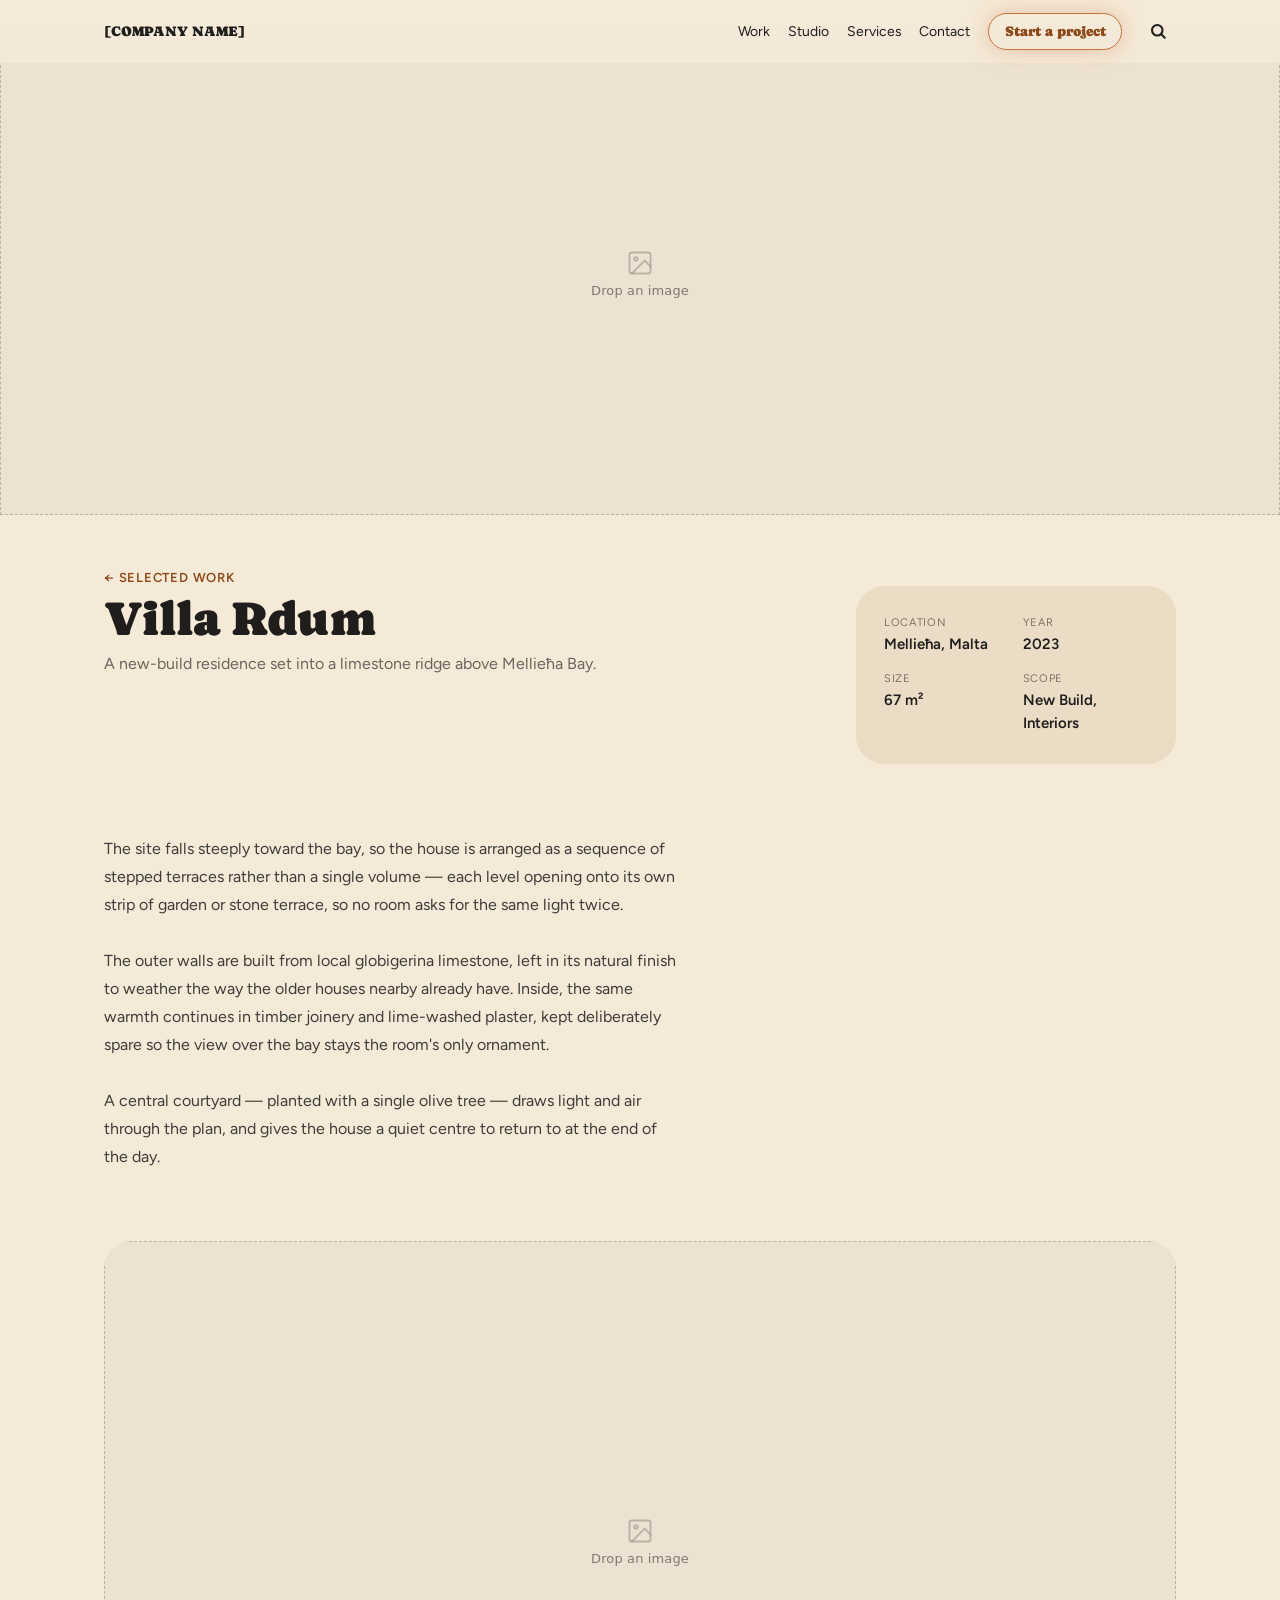
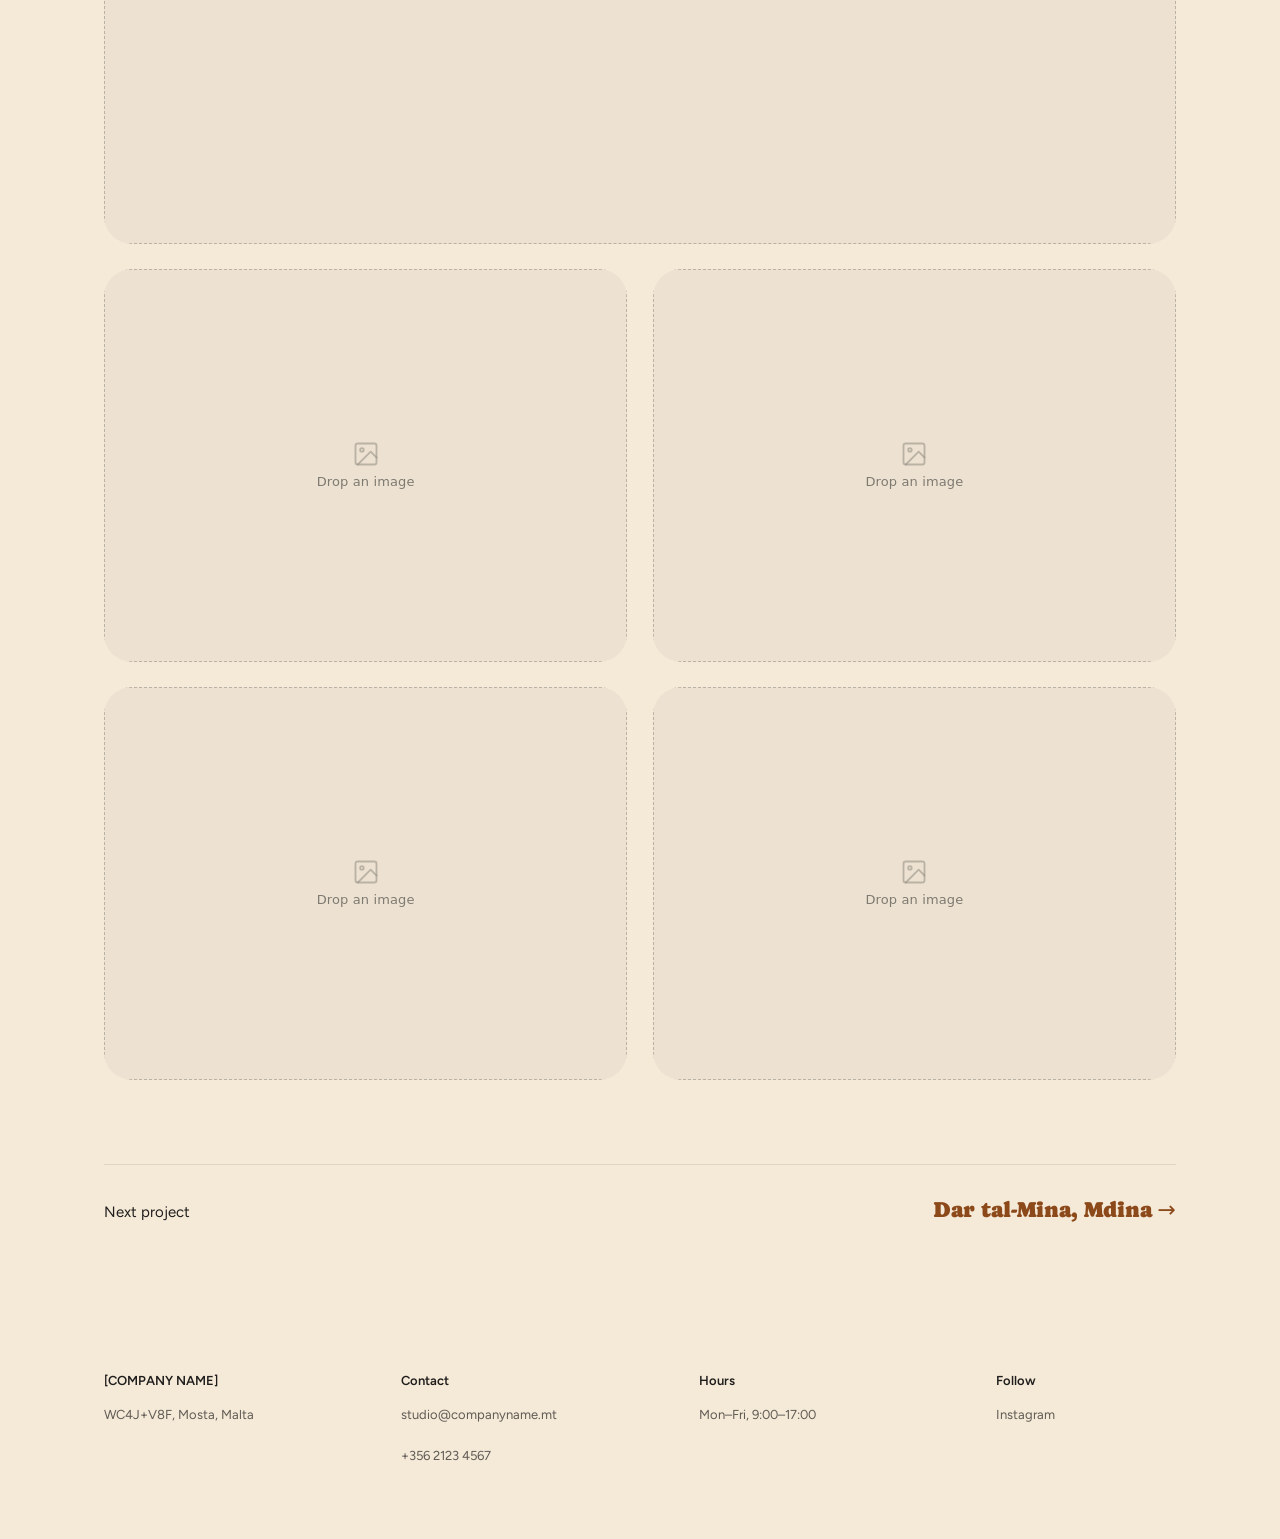
==== project-detail.html @ 21f3906e "Init" ====
<!doctype html>
<html lang="en">
<head>
<meta charset="utf-8" />
<meta name="viewport" content="width=device-width, initial-scale=1" />
<title>Villa Rdum — [COMPANY NAME]</title>
<script src="./ds-base.js"></script>
<style>
:root {
  --leading: 28px;
  --half: 14px;
  --edge: clamp(20px, 5vw, 72px);
  --measure: 58ch;
}
html { scroll-behavior: smooth; }
@media (prefers-reduced-motion: reduce) { html { scroll-behavior: auto; } }
body { margin: 0; text-wrap: pretty; overflow-x: clip; }
.wrap { max-width: 1200px; margin: 0 auto; padding: 0 var(--edge); }
.nav { padding-inline: max(var(--edge), calc((100% - 1200px) / 2 + var(--edge))); position: sticky; top: 0;
  background: color-mix(in srgb, var(--color-bg) 92%, transparent); backdrop-filter: blur(6px); z-index: 10; }
.nav a { white-space: nowrap; }
@media (max-width: 640px) { .nav a { display: none; } }
.kicker {
  display: block; font-size: 13px; line-height: var(--half);
  letter-spacing: 0.06em; text-transform: uppercase; font-weight: 600;
  color: var(--color-accent-700);
  margin: 0 0 calc(var(--leading) - var(--half));
}

/* — project hero — */
.p-hero { position: relative; margin-top: calc(-1 * var(--leading)); height: 480px; }
.p-hero image-slot { width: 100%; height: 100%; }

/* — header block — */
.p-head { padding: calc(2 * var(--leading)) 0 var(--leading);
  display: grid; grid-template-columns: minmax(0, 1fr) minmax(0, 320px);
  gap: var(--leading) clamp(24px, 4vw, 72px); align-items: start; }
.p-title { font-family: var(--font-heading); font-weight: var(--font-heading-weight);
  font-size: clamp(32px, 4vw, 48px); line-height: calc(1.4 * var(--leading)); margin: 0; }
.p-loc { font-size: 16px; color: color-mix(in srgb, var(--color-text) 65%, transparent); margin: var(--half) 0 0; }
.p-facts { display: grid; grid-template-columns: 1fr 1fr; gap: var(--half) var(--space-3);
  background: var(--color-surface); border-radius: var(--radius-lg); padding: var(--leading); }
.p-facts dt { font-size: 11px; letter-spacing: 0.06em; text-transform: uppercase;
  color: color-mix(in srgb, var(--color-text) 55%, transparent); margin: 0; }
.p-facts dd { font-size: 15px; margin: 2px 0 0; font-weight: 600; }

/* — narrative — */
.p-narrative { padding: var(--leading) 0 calc(2.5 * var(--leading)); }
.p-narrative p { font-size: 16px; line-height: var(--leading); max-width: var(--measure); margin: 0 0 var(--leading);
  color: color-mix(in srgb, var(--color-text) 85%, transparent); }
.p-narrative p:last-child { margin-bottom: 0; }

/* — gallery — */
.gallery { padding: 0 0 calc(3 * var(--leading)); display: grid; gap: clamp(16px, 2vw, 28px);
  grid-template-columns: repeat(2, minmax(0, 1fr)); }
.gallery figure { margin: 0; border-radius: var(--radius-lg); overflow: hidden; }
.gallery image-slot { width: 100%; height: 100%; aspect-ratio: 4 / 3; }
.gallery .wide { grid-column: 1 / -1; }
.gallery .wide image-slot { aspect-ratio: 16 / 9; }

/* — next project — */
.next { padding: 0 0 calc(3 * var(--leading)); border-top: 1px solid color-mix(in srgb, var(--color-text) 10%, transparent);
  padding-top: var(--leading); display: flex; justify-content: space-between; align-items: baseline; flex-wrap: wrap; gap: var(--half); }
.next a { font-family: var(--font-heading); font-weight: var(--font-heading-weight); font-size: 22px; }

footer { padding: calc(2 * var(--leading)) 0; display: flex; justify-content: space-between;
  flex-wrap: wrap; gap: var(--leading); font-size: 13px; line-height: var(--leading);
  color: color-mix(in srgb, var(--color-text) 70%, transparent); }
footer .col { min-width: 180px; }
footer .col-title { font-weight: 600; color: var(--color-text); margin-bottom: 6px; }
footer a { color: inherit; }

a { color: var(--color-accent-700); text-decoration: none; }
a:hover { color: var(--color-accent-800); text-decoration: underline; }

.btn-primary { box-shadow: 0 0 22px color-mix(in srgb, var(--color-accent) 34%, transparent); background: transparent !important; }
.btn-primary:hover, .btn-primary:active { box-shadow: 0 0 22px color-mix(in srgb, var(--color-accent-600) 38%, transparent); background: transparent !important; }
a.btn:hover, a.btn-primary:hover { text-decoration: none; }
a.btn-primary:hover { color: var(--color-bg); }
a.btn-secondary:hover, a.btn-ghost:hover { color: var(--color-text); }
#search-overlay { opacity: 0; transition: opacity 0.28s ease; }
#search-overlay.open { opacity: 1; }
#search-overlay .search-outer { transform-origin: top center; transform: scaleY(0.82) rotate(-0.5deg);
  transition: transform 0.42s cubic-bezier(0.34, 1.56, 0.64, 1); }
#search-overlay .search-inner { transform-origin: center; transform: scaleX(0.82);
  transition: transform 0.42s cubic-bezier(0.34, 1.56, 0.64, 1) 0.07s; }
#search-overlay.open .search-outer { transform: scaleY(1) rotate(0deg); }
#search-overlay.open .search-inner { transform: scaleX(1); }
#nav-search-btn { border-radius: 999px; transition: background 0.2s ease, color 0.2s ease; }
#nav-search-btn:hover { background: color-mix(in srgb, var(--color-accent) 14%, transparent); color: var(--color-accent-700); }

.btn-primary { position: relative; color: var(--color-accent-700);
  border: 1.5px solid var(--color-accent); overflow: hidden; z-index: 0; transition: color 0.35s ease 0.05s;
  white-space: nowrap; --fx: 0%; --fy: 100%; }
.btn-primary::before { content: ""; position: absolute; inset: -1px; z-index: -1; border-radius: 6px;
  background: var(--color-accent); transform: translate(var(--fx), var(--fy)); transition: transform 0.4s cubic-bezier(0.22, 1, 0.36, 1), border-radius 0.4s ease; }
.btn-primary.fill-in { color: var(--color-bg); }
.btn-primary.fill-in::before { transform: translate(0, 0); border-radius: inherit; }
a.btn-primary:hover { color: var(--color-bg); }

.reveal { opacity: 0; transform: translateY(24px); transition: opacity 0.7s ease, transform 0.7s ease; }
.reveal.is-visible { opacity: 1; transform: translateY(0); }
.reveal-stagger > * { opacity: 0; transform: translateY(24px); transition: opacity 0.6s ease, transform 0.6s ease; }
.reveal-stagger.is-visible > * { opacity: 1; transform: translateY(0); }
.reveal-stagger.is-visible > *:nth-child(1) { transition-delay: 0.05s; }
.reveal-stagger.is-visible > *:nth-child(2) { transition-delay: 0.12s; }
.reveal-stagger.is-visible > *:nth-child(3) { transition-delay: 0.19s; }
.reveal-stagger.is-visible > *:nth-child(4) { transition-delay: 0.26s; }
.reveal-stagger.is-visible > *:nth-child(5) { transition-delay: 0.33s; }
.reveal-stagger.is-visible > *:nth-child(6) { transition-delay: 0.4s; }
@media (prefers-reduced-motion: reduce) {
  .reveal, .reveal-stagger > * { opacity: 1; transform: none; transition: none; }
}

@media (max-width: 780px) {
  .p-head { grid-template-columns: 1fr; }
  .gallery { grid-template-columns: 1fr; }
  .gallery .wide { grid-column: auto; }
}
</style>
</head>
<body>
<nav class="nav">
  <a href="index.html" class="nav-brand" style="text-decoration:none;color:inherit;">[COMPANY NAME]</a>
  <a href="work.html">Work</a>
  <a href="index.html#studio">Studio</a>
  <a href="index.html#services">Services</a>
  <a href="index.html#contact">Contact</a>
  <button type="button" class="btn btn-primary">Start a project</button>
  <button type="button" class="btn btn-icon" id="nav-search-btn" aria-label="Search the site (⌘/Ctrl + Space)" title="Search (⌘/Ctrl + Space)" aria-haspopup="dialog">
    <svg width="18" height="18" viewBox="0 0 24 24" fill="none" stroke="currentColor" stroke-width="2.75" stroke-linecap="round" stroke-linejoin="round"><circle cx="11" cy="11" r="7"></circle><line x1="21" y1="21" x2="16.65" y2="16.65"></line></svg>
  </button>
</nav>

<div id="search-overlay" style="display:none; position:fixed; inset:0; z-index:200; background:color-mix(in srgb, var(--color-neutral-900) 55%, transparent); backdrop-filter:blur(2px); align-items:flex-start; justify-content:center;">
 <div class="search-outer" style="width:100%; max-width:640px; margin:12vh 0 0;">
  <div class="search-inner" style="background:var(--color-bg); border-radius:var(--radius-lg); padding:var(--space-3); box-shadow:var(--shadow-lg);">
    <input type="search" id="site-search-input" placeholder="Search projects, services, pages…" aria-label="Search the site"
      style="width:100%; box-sizing:border-box; font-size:18px; font-family:var(--font-body); padding:12px 14px; border:1px solid var(--color-divider); border-radius:var(--radius-md); background:var(--color-surface); color:var(--color-text);" />
    <div id="site-search-results" style="margin-top:var(--half); max-height:50vh; overflow-y:auto; scrollbar-width:none;"></div>
    <style>#site-search-results::-webkit-scrollbar{display:none;}</style>
  </div>
 </div>
</div>

<section class="p-hero washed">
  <image-slot id="p-hero-photo" shape="rect" role="img" aria-label="Project hero photo"></image-slot>
</section>

<div class="wrap">

  <section class="p-head" id="p-head"></section>

  <section class="p-narrative reveal" id="p-narrative"></section>

  <section class="gallery reveal-stagger" id="gallery"></section>

  <section class="next reveal" id="next"></section>

  <footer>
    <div class="col">
      <p class="col-title">[COMPANY NAME]</p>
      <p>WC4J+V8F, Mosta, Malta</p>
    </div>
    <div class="col">
      <p class="col-title">Contact</p>
      <p><a href="mailto:studio@companyname.mt">studio@companyname.mt</a></p>
      <p><a href="tel:+35621234567">+356 2123 4567</a></p>
    </div>
    <div class="col">
      <p class="col-title">Hours</p>
      <p>Mon–Fri, 9:00–17:00</p>
    </div>
    <div class="col">
      <p class="col-title">Follow</p>
      <p><a href="#">Instagram</a></p>
    </div>
  </footer>
</div>
<script src="image-slot.js"></script>
<script src="projects-data.js"></script>
<script>
(async () => {
  const projects = await loadProjects();
  const slug = new URLSearchParams(location.search).get('slug') || projects[0].slug;
  const idx = Math.max(0, projects.findIndex(p => p.slug === slug));
  const project = projects[idx];
  const d = project.detail;

  wireSiteSearch(projects);
  document.title = `${project.name} — [COMPANY NAME]`;
  document.getElementById('p-hero-photo').setAttribute('id', d.heroImage.id);
  document.getElementById(d.heroImage.id).setAttribute('aria-label', d.heroImage.alt);

  document.getElementById('p-head').innerHTML = `
    <div class="reveal">
      <span class="kicker"><a href="work.html" style="color:inherit;">← Selected work</a></span>
      <h1 class="p-title">${project.name}</h1>
      <p class="p-loc">${d.tagline}</p>
    </div>
    <dl class="p-facts reveal">
      <div><dt>Location</dt><dd>${project.location}, Malta</dd></div>
      <div><dt>Year</dt><dd>${project.year}</dd></div>
      <div><dt>Size</dt><dd>${project.size}</dd></div>
      <div><dt>Scope</dt><dd>${project.scope}</dd></div>
    </dl>`;

  document.getElementById('p-narrative').innerHTML = d.narrative.map(t => `<p>${t}</p>`).join('');

  document.getElementById('gallery').innerHTML = d.gallery.map(g => `
    <figure class="${g.wide ? 'wide ' : ''}washed"><image-slot id="${g.id}" shape="rect" role="img" aria-label="${g.alt}"></image-slot></figure>`).join('');

  const next = projects[(idx + 1) % projects.length];
  document.getElementById('next').innerHTML = `
    <span>Next project</span>
    <a href="project-detail.html?slug=${next.slug}">${next.name}, ${next.location} →</a>`;

  const io = new IntersectionObserver((entries) => {
    entries.forEach(entry => {
      if (entry.isIntersecting) { entry.target.classList.add('is-visible'); io.unobserve(entry.target); }
    });
  }, { threshold: 0.1, rootMargin: '0px 0px -60px 0px' });
  const revealEls = [...document.querySelectorAll('.reveal, .reveal-stagger')];
  revealEls.forEach(el => io.observe(el));
  function checkFallback() {
    revealEls.forEach(el => {
      if (el.classList.contains('is-visible')) return;
      const r = el.getBoundingClientRect();
      if (r.top < window.innerHeight - 40 && r.bottom > 0) el.classList.add('is-visible');
    });
  }
  checkFallback();
  window.addEventListener('scroll', checkFallback, { passive: true });
  window.addEventListener('resize', checkFallback);

  document.querySelectorAll('.btn-primary').forEach(btn => {
    function edgeOffset(e) {
      const r = btn.getBoundingClientRect();
      const relY = (e.clientY - r.top) / r.height;
      return relY < 0.5 ? ['0%', '-100%'] : ['0%', '100%'];
    }
    btn.addEventListener('mouseenter', e => {
      const [fx, fy] = edgeOffset(e);
      btn.style.setProperty('--fx', fx);
      btn.style.setProperty('--fy', fy);
      btn.classList.add('fill-in');
    });
    btn.addEventListener('mouseleave', e => {
      const [fx, fy] = edgeOffset(e);
      btn.classList.remove('fill-in');
      btn.style.setProperty('--fx', fx);
      btn.style.setProperty('--fy', fy);
    });
  });
})();
</script>
</body>
</html>
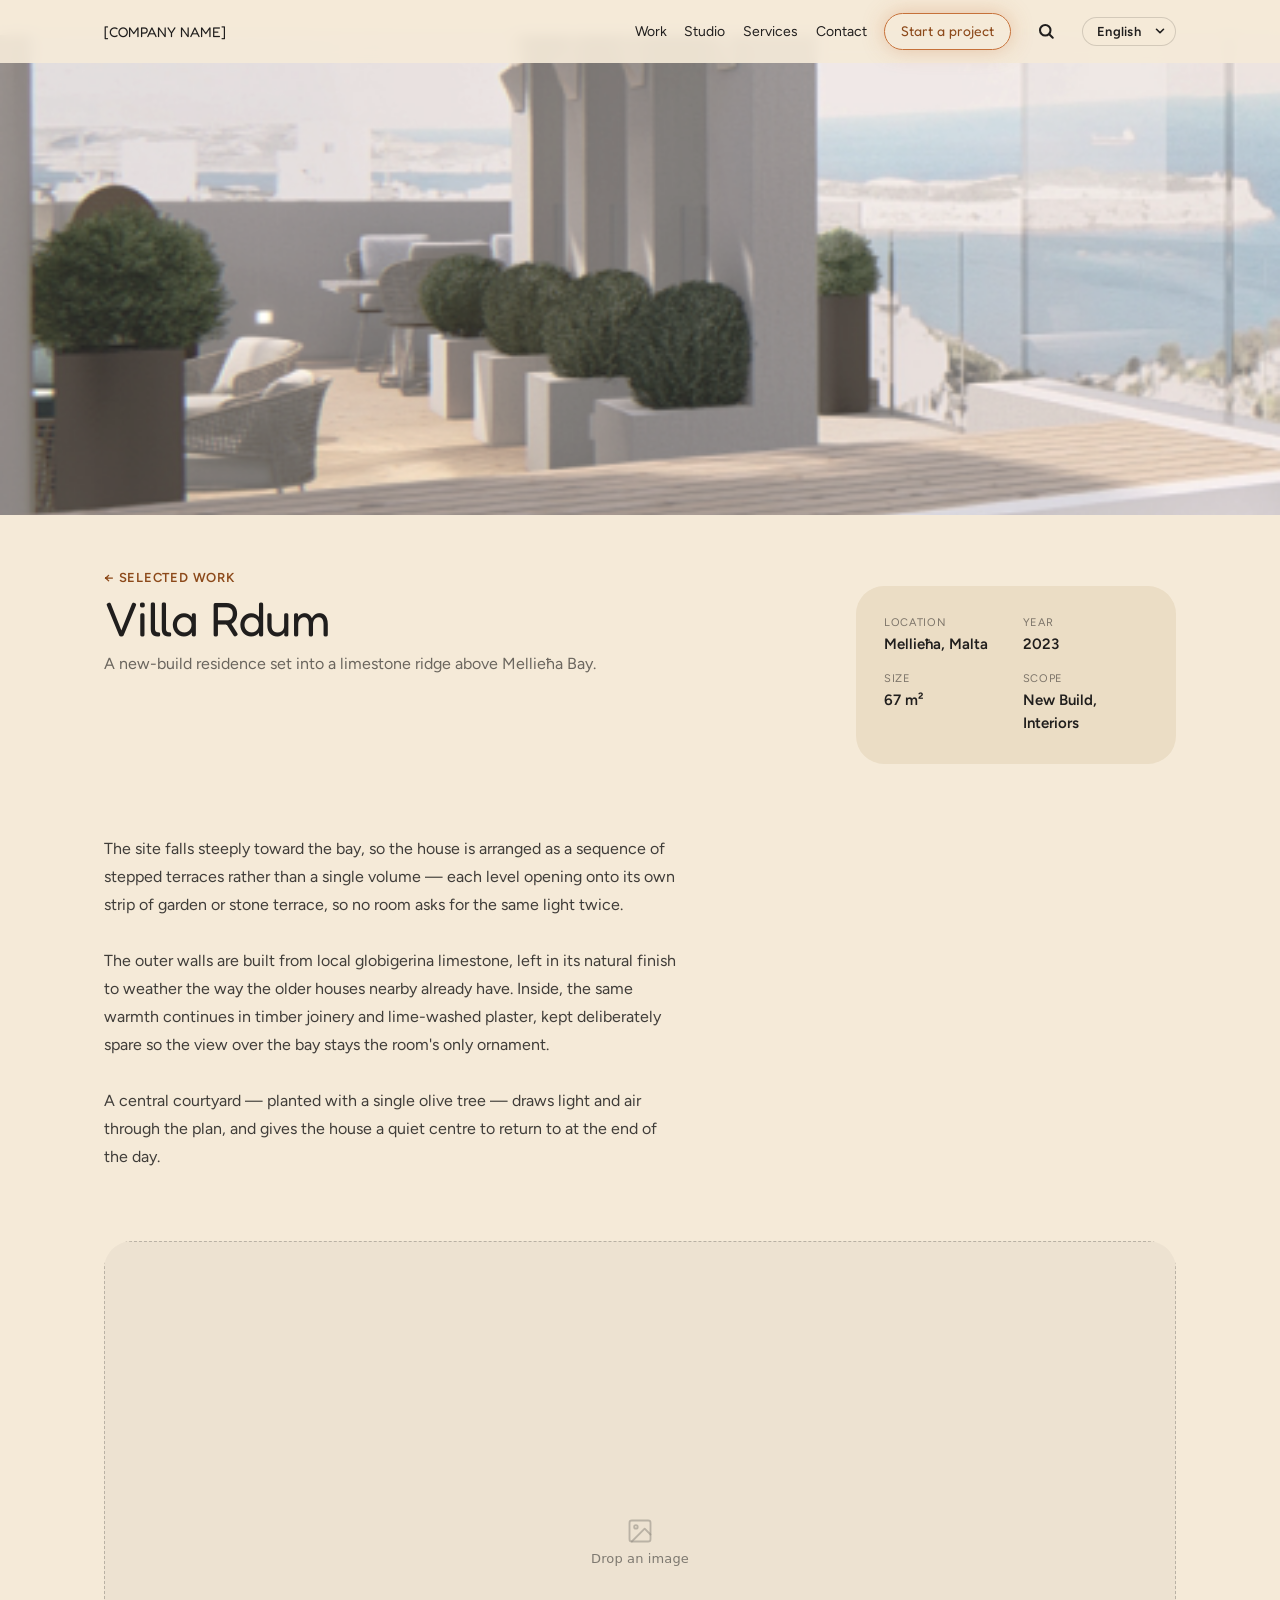
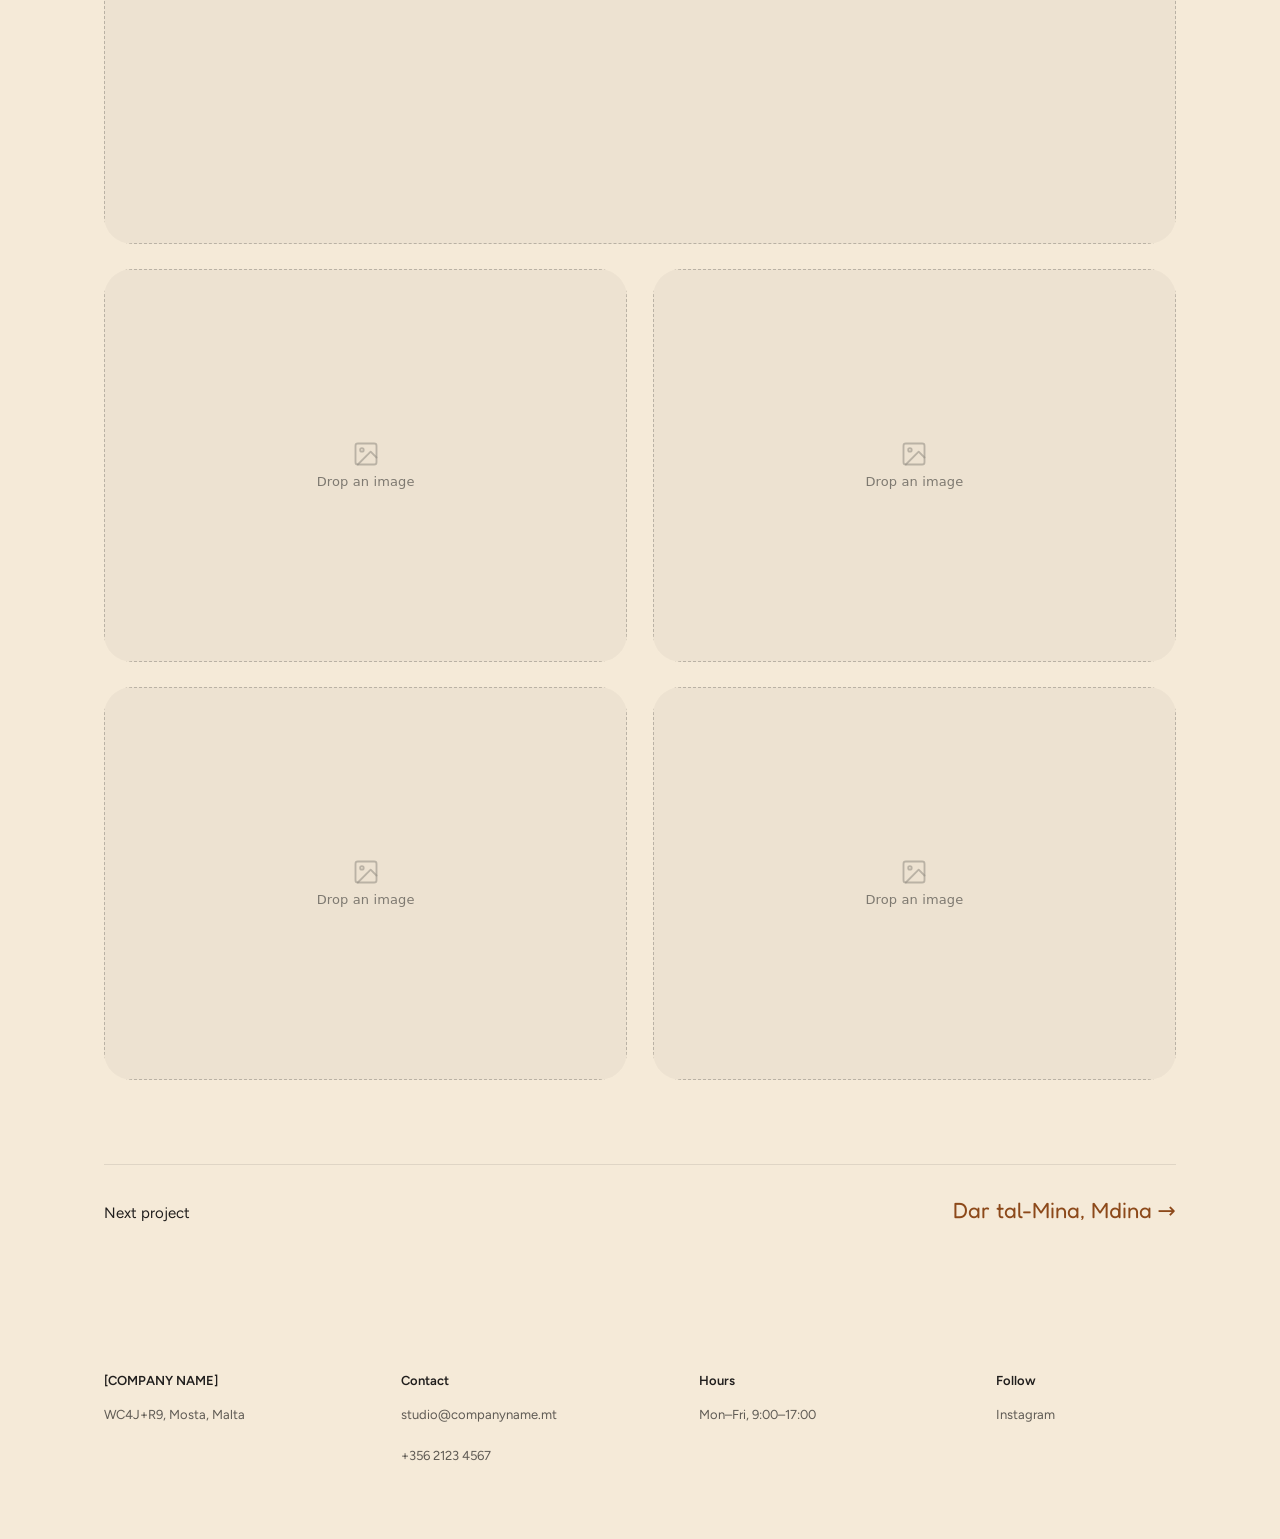
==== commit 52a10927: "additions" ====
--- a/project-detail.html
+++ b/project-detail.html
@@ -4,9 +4,11 @@
 <meta charset="utf-8" />
 <meta name="viewport" content="width=device-width, initial-scale=1" />
 <title>Villa Rdum — [COMPANY NAME]</title>
+<link rel="stylesheet" href="https://fonts.googleapis.com/css2?family=Fredoka:wght@400..700&display=swap">
 <script src="./ds-base.js"></script>
 <style>
 :root {
+  --font-heading: "Fredoka", system-ui, sans-serif;
   --leading: 28px;
   --half: 14px;
   --edge: clamp(20px, 5vw, 72px);
@@ -122,20 +124,21 @@
 <body>
 <nav class="nav">
   <a href="index.html" class="nav-brand" style="text-decoration:none;color:inherit;">[COMPANY NAME]</a>
-  <a href="work.html">Work</a>
-  <a href="index.html#studio">Studio</a>
-  <a href="index.html#services">Services</a>
-  <a href="index.html#contact">Contact</a>
-  <button type="button" class="btn btn-primary">Start a project</button>
+  <a href="work.html" data-i18n="nav.work">Work</a>
+  <a href="index.html#studio" data-i18n="nav.studio">Studio</a>
+  <a href="index.html#services" data-i18n="nav.services">Services</a>
+  <a href="index.html#contact" data-i18n="nav.contact">Contact</a>
+  <button type="button" class="btn btn-primary" data-i18n="nav.start">Start a project</button>
   <button type="button" class="btn btn-icon" id="nav-search-btn" aria-label="Search the site (⌘/Ctrl + Space)" title="Search (⌘/Ctrl + Space)" aria-haspopup="dialog">
     <svg width="18" height="18" viewBox="0 0 24 24" fill="none" stroke="currentColor" stroke-width="2.75" stroke-linecap="round" stroke-linejoin="round"><circle cx="11" cy="11" r="7"></circle><line x1="21" y1="21" x2="16.65" y2="16.65"></line></svg>
   </button>
+  <button type="button" class="btn btn-icon" id="lang-toggle-btn" aria-label="Switch language" title="Switch language" style="font-family:var(--font-body); font-weight:600; font-size:13px; letter-spacing:0.02em;">EN</button>
 </nav>
 
 <div id="search-overlay" style="display:none; position:fixed; inset:0; z-index:200; background:color-mix(in srgb, var(--color-neutral-900) 55%, transparent); backdrop-filter:blur(2px); align-items:flex-start; justify-content:center;">
  <div class="search-outer" style="width:100%; max-width:640px; margin:12vh 0 0;">
   <div class="search-inner" style="background:var(--color-bg); border-radius:var(--radius-lg); padding:var(--space-3); box-shadow:var(--shadow-lg);">
-    <input type="search" id="site-search-input" placeholder="Search projects, services, pages…" aria-label="Search the site"
+    <input type="search" id="site-search-input" placeholder="Search projects, services, pages…" data-i18n-placeholder="search.placeholder" aria-label="Search the site"
       style="width:100%; box-sizing:border-box; font-size:18px; font-family:var(--font-body); padding:12px 14px; border:1px solid var(--color-divider); border-radius:var(--radius-md); background:var(--color-surface); color:var(--color-text);" />
     <div id="site-search-results" style="margin-top:var(--half); max-height:50vh; overflow-y:auto; scrollbar-width:none;"></div>
     <style>#site-search-results::-webkit-scrollbar{display:none;}</style>
@@ -160,20 +163,20 @@
   <footer>
     <div class="col">
       <p class="col-title">[COMPANY NAME]</p>
-      <p>WC4J+V8F, Mosta, Malta</p>
-    </div>
-    <div class="col">
-      <p class="col-title">Contact</p>
+      <p><a href="https://www.google.com/maps/search/?api=1&query=WC4J%2BR9+Mosta" target="_blank" rel="noopener">WC4J+R9, Mosta, Malta</a></p>
+    </div>
+    <div class="col">
+      <p class="col-title" data-i18n="footer.contact">Contact</p>
       <p><a href="mailto:studio@companyname.mt">studio@companyname.mt</a></p>
       <p><a href="tel:+35621234567">+356 2123 4567</a></p>
     </div>
     <div class="col">
-      <p class="col-title">Hours</p>
-      <p>Mon–Fri, 9:00–17:00</p>
-    </div>
-    <div class="col">
-      <p class="col-title">Follow</p>
-      <p><a href="#">Instagram</a></p>
+      <p class="col-title" data-i18n="footer.hours">Hours</p>
+      <p data-i18n="footer.hours1">Mon–Fri, 9:00–17:00</p>
+    </div>
+    <div class="col">
+      <p class="col-title" data-i18n="footer.follow">Follow</p>
+      <p><a href="https://instagram.com/companyname" target="_blank" rel="noopener">Instagram</a></p>
     </div>
   </footer>
 </div>
@@ -188,32 +191,42 @@
   const d = project.detail;
 
   wireSiteSearch(projects);
+  wireLangSelector();
   document.title = `${project.name} — [COMPANY NAME]`;
   document.getElementById('p-hero-photo').setAttribute('id', d.heroImage.id);
   document.getElementById(d.heroImage.id).setAttribute('aria-label', d.heroImage.alt);
-
-  document.getElementById('p-head').innerHTML = `
-    <div class="reveal">
-      <span class="kicker"><a href="work.html" style="color:inherit;">← Selected work</a></span>
-      <h1 class="p-title">${project.name}</h1>
-      <p class="p-loc">${d.tagline}</p>
-    </div>
-    <dl class="p-facts reveal">
-      <div><dt>Location</dt><dd>${project.location}, Malta</dd></div>
-      <div><dt>Year</dt><dd>${project.year}</dd></div>
-      <div><dt>Size</dt><dd>${project.size}</dd></div>
-      <div><dt>Scope</dt><dd>${project.scope}</dd></div>
-    </dl>`;
-
-  document.getElementById('p-narrative').innerHTML = d.narrative.map(t => `<p>${t}</p>`).join('');
+  if (d.heroImage.src) document.getElementById(d.heroImage.id).setAttribute('src', d.heroImage.src);
+
+  function renderDetail() {
+    const lang = currentLang();
+    document.getElementById('p-head').innerHTML = `
+      <div>
+        <span class="kicker"><a href="work.html" style="color:inherit;" data-i18n="pd.back">← Selected work</a></span>
+        <h1 class="p-title">${project.name}</h1>
+        <p class="p-loc">${pf(project, lang, 'tagline')}</p>
+      </div>
+      <dl class="p-facts">
+        <div><dt data-i18n="pd.location">Location</dt><dd>${pf(project, lang, 'location')}, Malta</dd></div>
+        <div><dt data-i18n="pd.year">Year</dt><dd>${project.year}</dd></div>
+        <div><dt data-i18n="pd.size">Size</dt><dd>${project.size}</dd></div>
+        <div><dt data-i18n="pd.scope">Scope</dt><dd>${pf(project, lang, 'scope')}</dd></div>
+      </dl>`;
+
+    document.getElementById('p-narrative').innerHTML = pf(project, lang, 'narrative').map(t => `<p>${t}</p>`).join('');
+
+    const next = projects[(idx + 1) % projects.length];
+    document.getElementById('next').innerHTML = `
+      <span data-i18n="pd.next">Next project</span>
+      <a href="project-detail.html?slug=${next.slug}">${next.name}, ${pf(next, lang, 'location')} →</a>`;
+
+    if (window.__applyLangTranslation) window.__applyLangTranslation(lang);
+  }
 
   document.getElementById('gallery').innerHTML = d.gallery.map(g => `
-    <figure class="${g.wide ? 'wide ' : ''}washed"><image-slot id="${g.id}" shape="rect" role="img" aria-label="${g.alt}"></image-slot></figure>`).join('');
-
-  const next = projects[(idx + 1) % projects.length];
-  document.getElementById('next').innerHTML = `
-    <span>Next project</span>
-    <a href="project-detail.html?slug=${next.slug}">${next.name}, ${next.location} →</a>`;
+    <figure class="${g.wide ? 'wide ' : ''}washed"><image-slot id="${g.id}" shape="rect" role="img" aria-label="${g.alt}"${g.src ? ` src="${g.src}"` : ''}></image-slot></figure>`).join('');
+
+  document.addEventListener('sitelangchange', renderDetail);
+  renderDetail();
 
   const io = new IntersectionObserver((entries) => {
     entries.forEach(entry => {
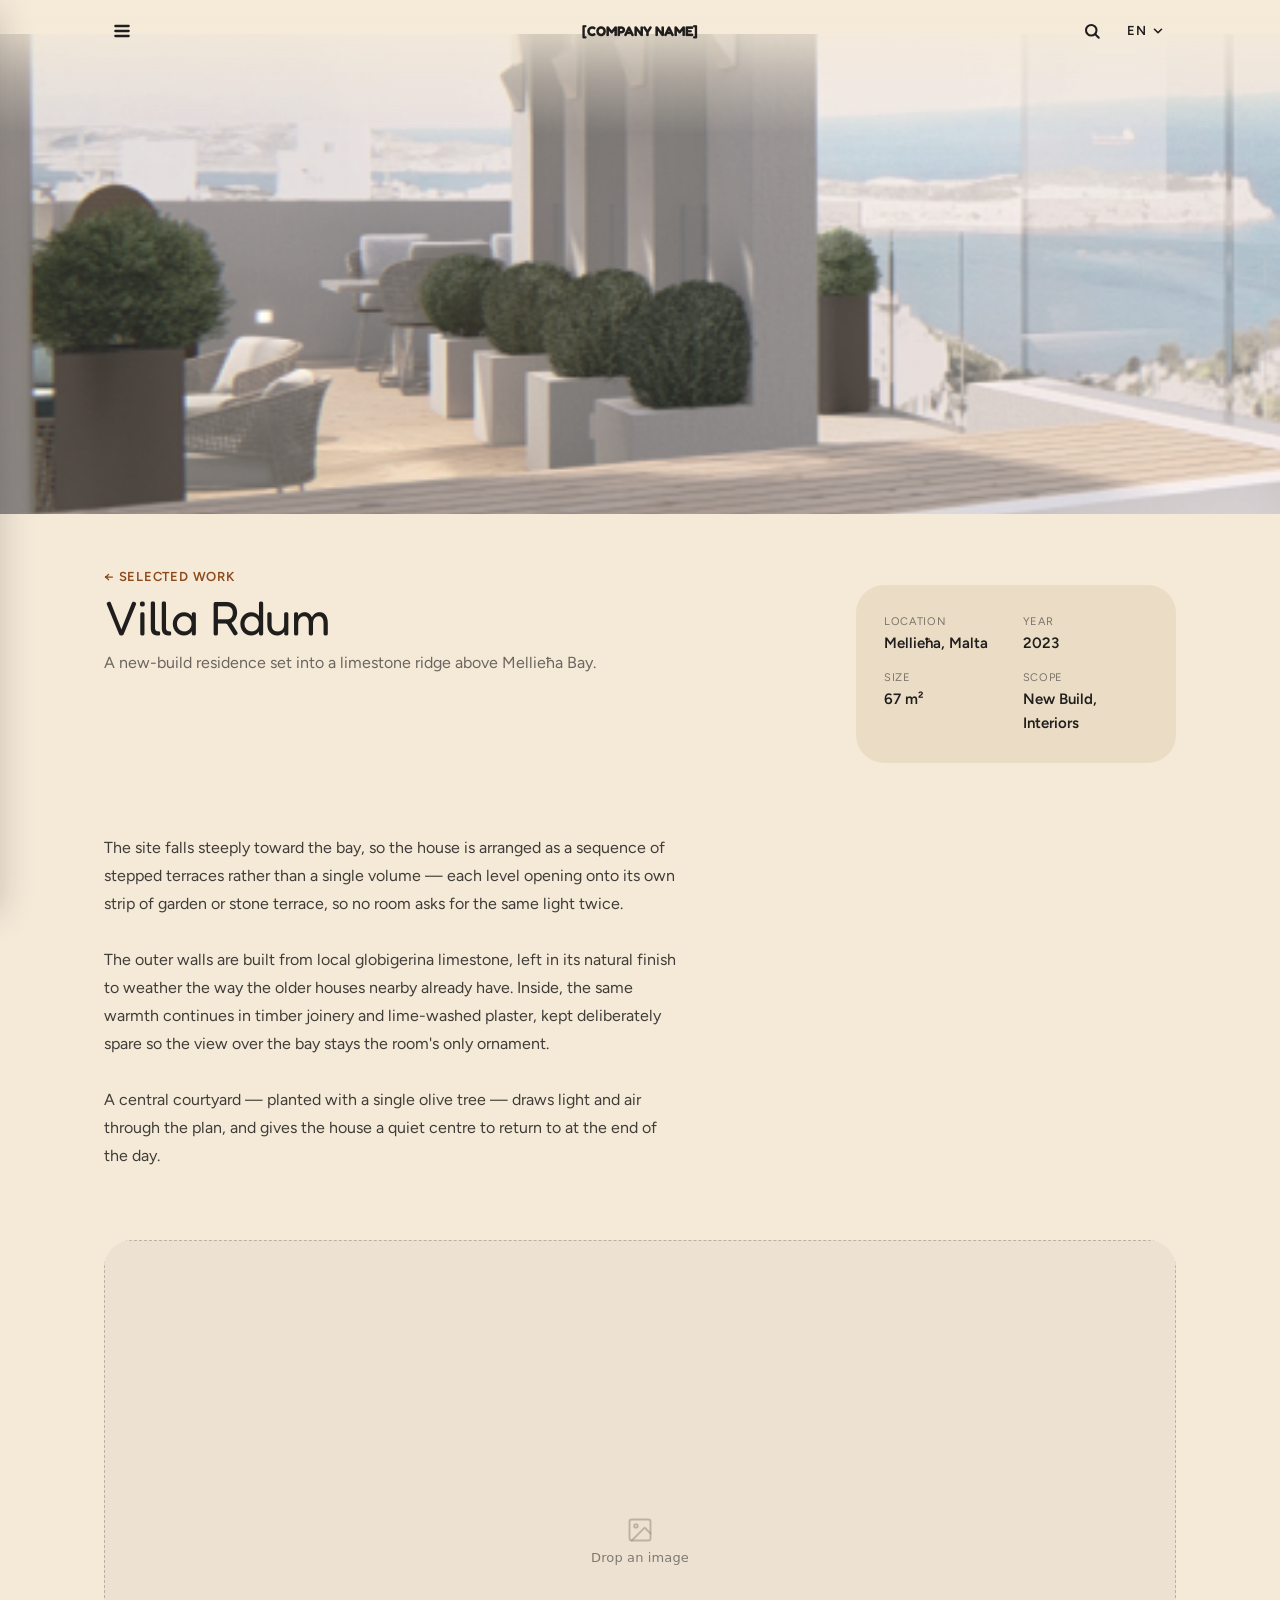
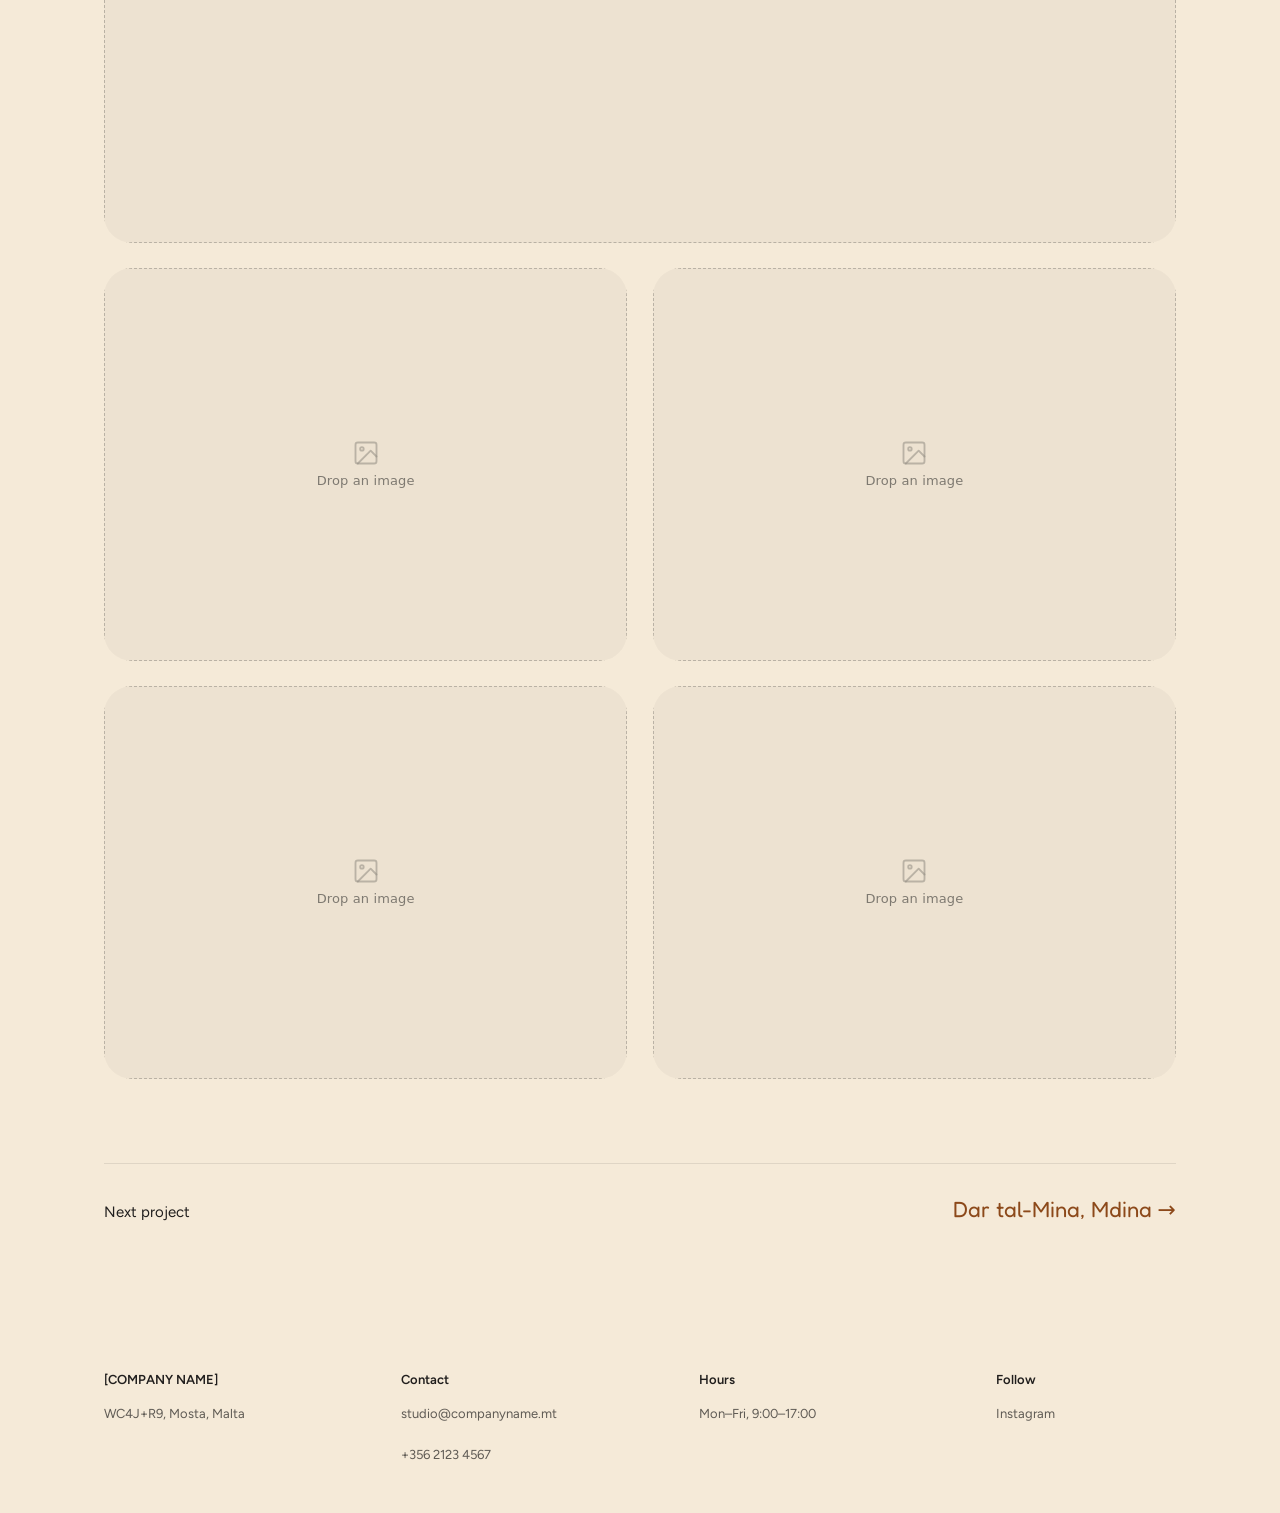
==== commit 4e404008: "changes" ====
--- a/project-detail.html
+++ b/project-detail.html
@@ -6,6 +6,7 @@
 <title>Villa Rdum — [COMPANY NAME]</title>
 <link rel="stylesheet" href="https://fonts.googleapis.com/css2?family=Fredoka:wght@400..700&display=swap">
 <script src="./ds-base.js"></script>
+<link rel="stylesheet" href="nav.css">
 <style>
 :root {
   --font-heading: "Fredoka", system-ui, sans-serif;
@@ -18,10 +19,6 @@
 @media (prefers-reduced-motion: reduce) { html { scroll-behavior: auto; } }
 body { margin: 0; text-wrap: pretty; overflow-x: clip; }
 .wrap { max-width: 1200px; margin: 0 auto; padding: 0 var(--edge); }
-.nav { padding-inline: max(var(--edge), calc((100% - 1200px) / 2 + var(--edge))); position: sticky; top: 0;
-  background: color-mix(in srgb, var(--color-bg) 92%, transparent); backdrop-filter: blur(6px); z-index: 10; }
-.nav a { white-space: nowrap; }
-@media (max-width: 640px) { .nav a { display: none; } }
 .kicker {
   display: block; font-size: 13px; line-height: var(--half);
   letter-spacing: 0.06em; text-transform: uppercase; font-weight: 600;
@@ -80,16 +77,6 @@
 a.btn:hover, a.btn-primary:hover { text-decoration: none; }
 a.btn-primary:hover { color: var(--color-bg); }
 a.btn-secondary:hover, a.btn-ghost:hover { color: var(--color-text); }
-#search-overlay { opacity: 0; transition: opacity 0.28s ease; }
-#search-overlay.open { opacity: 1; }
-#search-overlay .search-outer { transform-origin: top center; transform: scaleY(0.82) rotate(-0.5deg);
-  transition: transform 0.42s cubic-bezier(0.34, 1.56, 0.64, 1); }
-#search-overlay .search-inner { transform-origin: center; transform: scaleX(0.82);
-  transition: transform 0.42s cubic-bezier(0.34, 1.56, 0.64, 1) 0.07s; }
-#search-overlay.open .search-outer { transform: scaleY(1) rotate(0deg); }
-#search-overlay.open .search-inner { transform: scaleX(1); }
-#nav-search-btn { border-radius: 999px; transition: background 0.2s ease, color 0.2s ease; }
-#nav-search-btn:hover { background: color-mix(in srgb, var(--color-accent) 14%, transparent); color: var(--color-accent-700); }
 
 .btn-primary { position: relative; color: var(--color-accent-700);
   border: 1.5px solid var(--color-accent); overflow: hidden; z-index: 0; transition: color 0.35s ease 0.05s;
@@ -122,29 +109,7 @@
 </style>
 </head>
 <body>
-<nav class="nav">
-  <a href="index.html" class="nav-brand" style="text-decoration:none;color:inherit;">[COMPANY NAME]</a>
-  <a href="work.html" data-i18n="nav.work">Work</a>
-  <a href="index.html#studio" data-i18n="nav.studio">Studio</a>
-  <a href="index.html#services" data-i18n="nav.services">Services</a>
-  <a href="index.html#contact" data-i18n="nav.contact">Contact</a>
-  <button type="button" class="btn btn-primary" data-i18n="nav.start">Start a project</button>
-  <button type="button" class="btn btn-icon" id="nav-search-btn" aria-label="Search the site (⌘/Ctrl + Space)" title="Search (⌘/Ctrl + Space)" aria-haspopup="dialog">
-    <svg width="18" height="18" viewBox="0 0 24 24" fill="none" stroke="currentColor" stroke-width="2.75" stroke-linecap="round" stroke-linejoin="round"><circle cx="11" cy="11" r="7"></circle><line x1="21" y1="21" x2="16.65" y2="16.65"></line></svg>
-  </button>
-  <button type="button" class="btn btn-icon" id="lang-toggle-btn" aria-label="Switch language" title="Switch language" style="font-family:var(--font-body); font-weight:600; font-size:13px; letter-spacing:0.02em;">EN</button>
-</nav>
-
-<div id="search-overlay" style="display:none; position:fixed; inset:0; z-index:200; background:color-mix(in srgb, var(--color-neutral-900) 55%, transparent); backdrop-filter:blur(2px); align-items:flex-start; justify-content:center;">
- <div class="search-outer" style="width:100%; max-width:640px; margin:12vh 0 0;">
-  <div class="search-inner" style="background:var(--color-bg); border-radius:var(--radius-lg); padding:var(--space-3); box-shadow:var(--shadow-lg);">
-    <input type="search" id="site-search-input" placeholder="Search projects, services, pages…" data-i18n-placeholder="search.placeholder" aria-label="Search the site"
-      style="width:100%; box-sizing:border-box; font-size:18px; font-family:var(--font-body); padding:12px 14px; border:1px solid var(--color-divider); border-radius:var(--radius-md); background:var(--color-surface); color:var(--color-text);" />
-    <div id="site-search-results" style="margin-top:var(--half); max-height:50vh; overflow-y:auto; scrollbar-width:none;"></div>
-    <style>#site-search-results::-webkit-scrollbar{display:none;}</style>
-  </div>
- </div>
-</div>
+<div id="chrome-nav"></div>
 
 <section class="p-hero washed">
   <image-slot id="p-hero-photo" shape="rect" role="img" aria-label="Project hero photo"></image-slot>
@@ -181,9 +146,11 @@
   </footer>
 </div>
 <script src="image-slot.js"></script>
+<div id="chrome-float"></div>
 <script src="projects-data.js"></script>
 <script>
 (async () => {
+  renderSiteChrome();
   const projects = await loadProjects();
   const slug = new URLSearchParams(location.search).get('slug') || projects[0].slug;
   const idx = Math.max(0, projects.findIndex(p => p.slug === slug));
@@ -192,6 +159,8 @@
 
   wireSiteSearch(projects);
   wireLangSelector();
+  wireBackToTop();
+  wireSidebar();
   document.title = `${project.name} — [COMPANY NAME]`;
   document.getElementById('p-hero-photo').setAttribute('id', d.heroImage.id);
   document.getElementById(d.heroImage.id).setAttribute('aria-label', d.heroImage.alt);
--- a/nav.css
+++ b/nav.css
@@ -0,0 +1,76 @@
+/* Shared site chrome: top nav, collapsible sidebar, language dropdown, search
+   overlay, and the floating start-project / back-to-top buttons. Injected by
+   renderSiteChrome() (projects-data.js) into #chrome-nav / #chrome-float
+   mount points — edit this file once and every page picks it up. */
+.nav { padding-inline: max(var(--edge), calc((100% - 1200px) / 2 + var(--edge))); position: fixed; top: 0; left: 0; right: 0; width: 100%; box-sizing: border-box;
+  background: transparent; z-index: 60; pointer-events: auto;
+  display: grid; grid-template-columns: 1fr auto 1fr; align-items: center; column-gap: var(--half); }
+.nav-brand { grid-column: 2; justify-self: center; font-size: 32px; font-weight: 700; }
+#menu-toggle-btn { grid-column: 1; justify-self: start; }
+.nav-right { grid-column: 3; justify-self: end; display: flex; align-items: center; gap: 6px; position: relative; }
+.nav::after { content: ""; position: absolute; left: 0; right: 0; top: 0; z-index: -1;
+  height: calc(100% + 72px); pointer-events: none;
+  background: linear-gradient(to bottom,
+    color-mix(in srgb, var(--color-bg) 92%, transparent) 0%,
+    color-mix(in srgb, var(--color-bg) 70%, transparent) 30%,
+    color-mix(in srgb, var(--color-bg) 35%, transparent) 60%,
+    transparent 100%); }
+
+#sidebar-backdrop { position: fixed; inset: 0; z-index: 205; background: color-mix(in srgb, var(--color-neutral-900) 45%, transparent);
+  opacity: 0; pointer-events: none; transition: opacity 0.3s ease; }
+#sidebar-backdrop.open { opacity: 1; pointer-events: auto; }
+#sidebar { position: fixed; top: 0; left: 0; bottom: 0; width: 300px; max-width: 82vw; background: var(--color-bg);
+  z-index: 210; box-shadow: var(--shadow-lg); transform: translateX(-100%); pointer-events: auto;
+  transition: transform 0.4s cubic-bezier(0.34, 1.1, 0.4, 1); display: flex; flex-direction: column;
+  padding: var(--space-4); box-sizing: border-box; }
+#sidebar.open { transform: translateX(0); }
+.sidebar-head { display: flex; align-items: center; justify-content: space-between; margin-bottom: calc(1.5 * var(--leading)); }
+.sidebar-brand { font-family: var(--font-heading); font-weight: var(--font-heading-weight); font-size: 20px; }
+.sidebar-links { display: flex; flex-direction: column; flex: 1; }
+.sidebar-links a { display: block; font-family: var(--font-heading); font-weight: var(--font-heading-weight);
+  font-size: 22px; padding: var(--half) 0; text-decoration: none; color: var(--color-text);
+  position: relative; border-bottom: 1px solid color-mix(in srgb, var(--color-text) 10%, transparent); }
+.sidebar-links a:last-child { border-bottom: none; margin-top: auto; }
+.sidebar-links a::after { content: ""; position: absolute; left: 0; right: 0; bottom: -1px; height: 2px;
+  background: var(--color-accent); transform: scaleX(0); transform-origin: left; transition: transform 0.3s ease; }
+.sidebar-links a:hover::after { transform: scaleX(1); }
+.sidebar-links a:hover { text-decoration: none; }
+
+#nav-search-btn { border-radius: 999px; transition: background 0.2s ease, color 0.2s ease; }
+#nav-search-btn:hover { background: color-mix(in srgb, var(--color-accent) 14%, transparent); color: var(--color-accent-700); }
+
+.lang-panel { position: absolute; top: calc(100% + 8px); right: 0; z-index: 220; opacity: 0; transition: opacity 0.28s ease; }
+.lang-panel.open { opacity: 1; }
+.lang-panel-outer { transform-origin: top right; transform: scaleY(0.82) rotate(-0.5deg); transition: transform 0.42s cubic-bezier(0.34, 1.56, 0.64, 1); }
+.lang-panel-inner { min-width: 150px; background: var(--color-bg); border-radius: var(--radius-lg); box-shadow: var(--shadow-lg); padding: 6px; box-sizing: border-box;
+  transform-origin: center; transform: scaleX(0.82); transition: transform 0.42s cubic-bezier(0.34, 1.56, 0.64, 1) 0.07s; }
+.lang-panel.open .lang-panel-outer { transform: scaleY(1) rotate(0deg); }
+.lang-panel.open .lang-panel-inner { transform: scaleX(1); }
+.lang-option { display: block; width: 100%; text-align: left; font-family: var(--font-body); font-size: 14px;
+  padding: 8px 12px; border: none; background: transparent; color: var(--color-text); cursor: pointer;
+  border-radius: var(--radius-md); }
+.lang-option:hover { background: color-mix(in srgb, var(--color-accent) 12%, transparent); }
+.lang-option[aria-selected="true"] { color: var(--color-accent-700); font-weight: 600; background: color-mix(in srgb, var(--color-accent) 10%, transparent); }
+
+#search-overlay { opacity: 0; transition: opacity 0.28s ease; pointer-events: none; }
+#search-overlay.open { opacity: 1; pointer-events: auto; }
+#search-overlay .search-outer { transform-origin: top center; transform: scaleY(0.82) rotate(-0.5deg);
+  transition: transform 0.42s cubic-bezier(0.34, 1.56, 0.64, 1); }
+#search-overlay .search-inner { transform-origin: center; transform: scaleX(0.82);
+  transition: transform 0.42s cubic-bezier(0.34, 1.56, 0.64, 1) 0.07s; }
+#search-overlay.open .search-outer { transform: scaleY(1) rotate(0deg); }
+#search-overlay.open .search-inner { transform: scaleX(1); }
+#site-search-results::-webkit-scrollbar { display: none; }
+
+#float-start { position: fixed; right: clamp(16px, 4vw, 32px); bottom: clamp(16px, 4vw, 32px); z-index: 90;
+  white-space: nowrap; font-size: 17px; padding: 17px 32px; background: var(--color-bg) !important; }
+#back-to-top { position: fixed; left: clamp(16px, 4vw, 32px); bottom: clamp(16px, 4vw, 32px); z-index: 90;
+  width: 52px; height: 52px; border-radius: 999px; border: none; background: var(--color-accent);
+  color: var(--color-bg); display: flex; align-items: center; justify-content: center; cursor: pointer;
+  box-shadow: var(--shadow-lg); opacity: 0; transform: translateY(16px) scale(0.9); pointer-events: none;
+  transition: opacity 0.35s ease, transform 0.35s cubic-bezier(0.34, 1.56, 0.64, 1), background 0.2s ease; }
+#back-to-top.show { opacity: 1; transform: translateY(0) scale(1); pointer-events: auto; }
+#back-to-top:hover { background: var(--color-accent-600); }
+#back-to-top:focus-visible { outline: 2px solid var(--color-accent); outline-offset: 2px; }
+
+@media (max-width: 640px) { .nav-brand { font-size: 24px; } }
